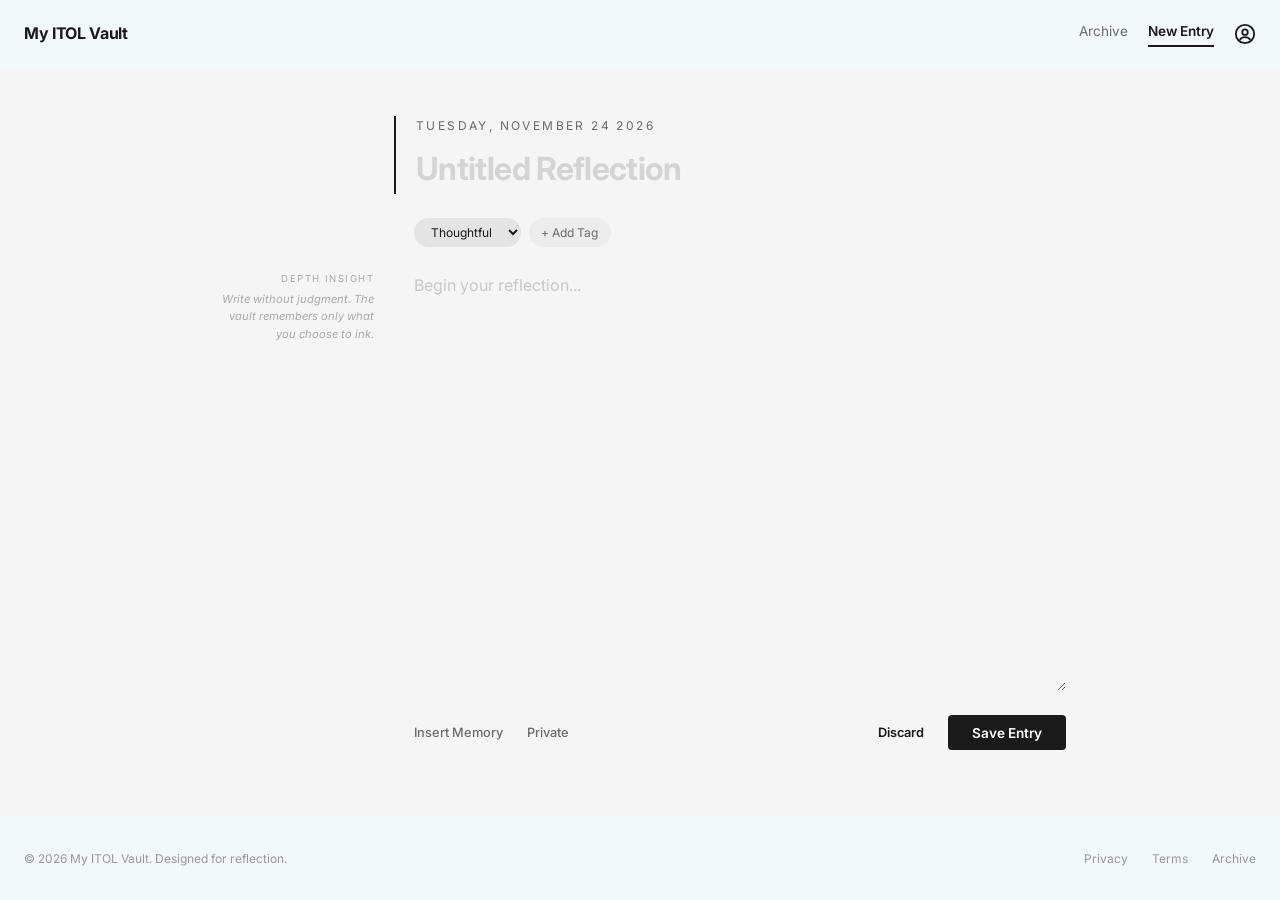
==== new-entry.html @ a08754f0 "Add new entry page layout" ====
<!DOCTYPE html>
<html lang="en">
<head>
  <meta charset="UTF-8">
  <meta name="viewport" content="width=device-width, initial-scale=1.0">
  <title>New Entry | My ITOL Vault</title>
  <link rel="preconnect" href="https://fonts.googleapis.com">
  <link href="https://fonts.googleapis.com/css2?family=Inter:wght@400;500;600;700&display=swap" rel="stylesheet">
  <link rel="stylesheet" href="css/styles.css">
</head>
<body>

  <header class="site-header">
    <a href="index.html" class="logo">My ITOL Vault</a>
    <nav class="header-actions">
      <a href="vault.html" class="nav-link">Archive</a>
      <a href="new-entry.html" class="nav-link active" aria-current="page">New Entry</a>
      <a href="vault.html" class="profile-icon" aria-label="View all entries">
        <svg width="22" height="22" viewBox="0 0 24 24" fill="none" stroke="currentColor" stroke-width="2">
          <circle cx="12" cy="12" r="10"/>
          <circle cx="12" cy="10" r="3"/>
          <path d="M6.2 18.4a7 7 0 0 1 11.6 0"/>
        </svg>
      </a>
    </nav>
  </header>

  <main class="container">
    <form class="editor" id="entry-form">

      <div class="editor-head">
        <p class="editor-date" id="entry-date">Tuesday, November 24 2026</p>
        <label for="entry-title" class="visually-hidden">Title</label>
        <input type="text" id="entry-title" class="editor-title" placeholder="Untitled Reflection">
      </div>

      <div class="editor-tags">
        <label for="entry-tag" class="visually-hidden">Tag</label>
        <select id="entry-tag" class="chip">
          <option>Thoughtful</option>
          <option>Reflection</option>
          <option>Idea</option>
          <option>Travel</option>
          <option>Work</option>
          <option>Morning</option>
          <option>Gratitude</option>
          <option>Poetry</option>
        </select>
        <button type="button" class="chip chip-ghost">+ Add Tag</button>
      </div>

      <aside class="editor-note">
        <p class="note-label">Depth Insight</p>
        <p>Write without judgment. The vault remembers only what you choose to ink.</p>
      </aside>

      <label for="entry-body" class="visually-hidden">Reflection</label>
      <textarea id="entry-body" class="editor-body" placeholder="Begin your reflection..."></textarea>

      <div class="editor-toolbar">
        <div class="toolbar-left">
          <button type="button" class="tool-btn">Insert Memory</button>
          <button type="button" class="tool-btn">Private</button>
        </div>
        <div class="toolbar-right">
          <button type="reset" class="tool-btn">Discard</button>
          <button type="submit" class="btn btn-dark" id="save-btn">Save Entry</button>
        </div>
      </div>

    </form>
  </main>

  <footer class="site-footer">
    <p>© 2026 My ITOL Vault. Designed for reflection.</p>
    <nav>
      <a href="#">Privacy</a>
      <a href="#">Terms</a>
      <a href="vault.html">Archive</a>
    </nav>
  </footer>

</body>
</html>
---- css/styles.css ----
*, *::before, *::after { box-sizing: border-box; margin: 0; padding: 0; }

:root {
  --bg: #f5f5f5;
  --bar: #f3f8f8;
  --ink: #1a1a1a;
  --muted: #6b6b6b;
  --card: #ffffff;
  --card-alt: #eeeeee;
}

body {
  font-family: 'Inter', sans-serif;
  background: var(--bg);
  color: var(--ink);
  line-height: 1.6;
  min-height: 100vh;
  display: flex;
  flex-direction: column;
}

a { color: inherit; text-decoration: none; }

/* ---------- Header ---------- */
.site-header { min-height: 4.25rem; }
.site-header {
  display: flex;
  justify-content: space-between;
  align-items: center;
  padding: 1rem 1.5rem;
  background: var(--bar);
}
.logo { font-weight: 700; letter-spacing: -0.02em; }
.header-actions { display: flex; align-items: center; gap: 1.25rem; }
.btn { display: inline-block; padding: 0.45rem 1rem; border-radius: 4px; font-size: 0.85rem; font-weight: 600; }
.btn-dark { background: var(--ink); color: #fff; }
.profile-icon { display: flex; }

/* ---------- Page layout ---------- */
.container { width: 100%; max-width: 900px; margin: 0 auto; padding: 3rem 1.5rem; flex: 1; }
.page-intro { margin-bottom: 2.5rem; }
.page-intro h1 { font-size: 2.25rem; letter-spacing: -0.03em; }
.page-intro p { color: var(--muted); max-width: 28rem; margin-top: 0.5rem; }

/* ---------- Home grid ---------- */
.entry-grid {
  display: grid;
  grid-template-columns: repeat(3, 1fr);
  gap: 1rem;
}

.card {
  background: var(--card-alt);
  padding: 1.25rem;
  border-radius: 4px;
  display: flex;
  flex-direction: column;
}
.card-date { font-size: 0.75rem; color: var(--muted); }
.card-title { font-size: 1rem; margin: 0.5rem 0; line-height: 1.3; }
.card-body { font-size: 0.85rem; color: #444; }


/* Cards 1, 4, 5, 8... are the wide white "feature" cards */
.card:nth-child(4n+1),
.card:nth-child(4n) {
  grid-column: span 2;
  background: var(--card);
  padding: 2rem;
  box-shadow: 0 1px 3px rgba(0, 0, 0, 0.06);
}
.card:nth-child(4n+1) .card-date,
.card:nth-child(4n) .card-date { text-transform: uppercase; letter-spacing: 0.12em; font-weight: 600; }
.card:nth-child(4n+1) .card-title,
.card:nth-child(4n) .card-title { font-size: 1.35rem; margin: 1rem 0; }

.tags { margin-top: auto; padding-top: 1.5rem; display: flex; gap: 0.4rem; }
.tag { font-size: 0.65rem; background: #fff; padding: 0.15rem 0.5rem; border-radius: 3px; color: var(--muted); }

/* ---------- Call to action ---------- */
.cta { margin-top: 1rem; border: 1px dashed #ccc; padding: 3rem 1rem; text-align: center; }
.cta-icon { display: inline-block; background: #e6e6e6; padding: 0.3rem 0.6rem; border-radius: 4px; margin-bottom: 0.75rem; }
.cta h3 { font-size: 0.95rem; }
.cta p { font-size: 0.8rem; color: var(--muted); margin: 0.25rem 0 0.75rem; }
.cta-link { font-size: 0.85rem; font-weight: 600; border-bottom: 2px solid var(--ink); padding-bottom: 2px; }

/* ---------- Footer ---------- */
.site-footer {
  display: flex;
  justify-content: space-between;
  align-items: center;
  padding: 2rem 1.5rem;
  background: var(--bar);
  font-size: 0.75rem;
  color: #999;
}
.site-footer nav { display: flex; gap: 1.5rem; }

/* ---------- Mobile ---------- */
@media (max-width: 640px) {
  .entry-grid { grid-template-columns: 1fr; }
  .card:nth-child(n) { grid-column: auto; }
  .site-footer { flex-direction: column; gap: 1rem; }
}

/* ---------- Shared: nav links, buttons, accessibility ---------- */
.nav-link { font-size: 0.85rem; color: var(--muted); padding-bottom: 2px; border-bottom: 2px solid transparent; }
.nav-link:hover { color: var(--ink); }
.nav-link.active { color: var(--ink); font-weight: 600; border-bottom-color: var(--ink); }button.btn { border: none; cursor: pointer; font-family: inherit; }
.visually-hidden {
  position: absolute; width: 1px; height: 1px;
  overflow: hidden; clip: rect(0 0 0 0); white-space: nowrap;
}

/* ---------- Editor ---------- */
.editor {
  display: grid;
  grid-template-columns: 160px 1fr;
  grid-template-areas:
    ".    head"
    ".    tags"
    "note body"
    ".    toolbar";
  column-gap: 2.5rem;
  row-gap: 1.5rem;
}
.editor-head { grid-area: head; border-left: 2px solid var(--ink); padding-left: 1.25rem; margin-left: -1.25rem; }
.editor-date { font-size: 0.75rem; letter-spacing: 0.2em; text-transform: uppercase; color: var(--muted); }
.editor-title {
  width: 100%; margin-top: 0.5rem;
  border: none; background: transparent; outline: none;
  font: inherit; font-size: 2rem; font-weight: 700; letter-spacing: -0.02em; color: var(--ink);
}
.editor-title::placeholder { color: #d4d4d4; }

.editor-tags { grid-area: tags; display: flex; gap: 0.5rem; }
.chip {
  font: inherit; font-size: 0.75rem; color: var(--ink);
  background: #e4e4e4; border: none; border-radius: 999px;
  padding: 0.3rem 0.8rem; cursor: pointer;
}
.chip-ghost { background: #ececec; color: var(--muted); }

.editor-note { grid-area: note; text-align: right; font-size: 0.7rem; font-style: italic; color: #aaa; }
.note-label { font-style: normal; text-transform: uppercase; letter-spacing: 0.15em; font-size: 0.6rem; margin-bottom: 0.25rem; }

.editor-body {
  grid-area: body; width: 100%; min-height: 420px;
  border: none; background: transparent; outline: none; resize: vertical;
  font: inherit; font-size: 1rem; line-height: 1.8; color: var(--ink);
}
.editor-body::placeholder { color: #c8c8c8; }

.editor-toolbar { grid-area: toolbar; display: flex; justify-content: space-between; align-items: center; flex-wrap: wrap; gap: 1rem; }
.toolbar-left, .toolbar-right { display: flex; align-items: center; gap: 1.5rem; }
.tool-btn { font: inherit; font-size: 0.8rem; font-weight: 500; background: none; border: none; color: var(--muted); cursor: pointer; }
.toolbar-right .tool-btn { color: var(--ink); font-weight: 600; }
#save-btn { padding: 0.6rem 1.5rem; }

@media (max-width: 640px) {
  .editor {
    grid-template-columns: 1fr;
    grid-template-areas: "head" "tags" "body" "note" "toolbar";
  }
  .editor-head { margin-left: 0; }
  .editor-note { text-align: left; }
  .editor-title { font-size: 1.6rem; }
  .toolbar-right { margin-left: auto; }
}

.card:nth-child(5) { grid-column: 1 / -1; }
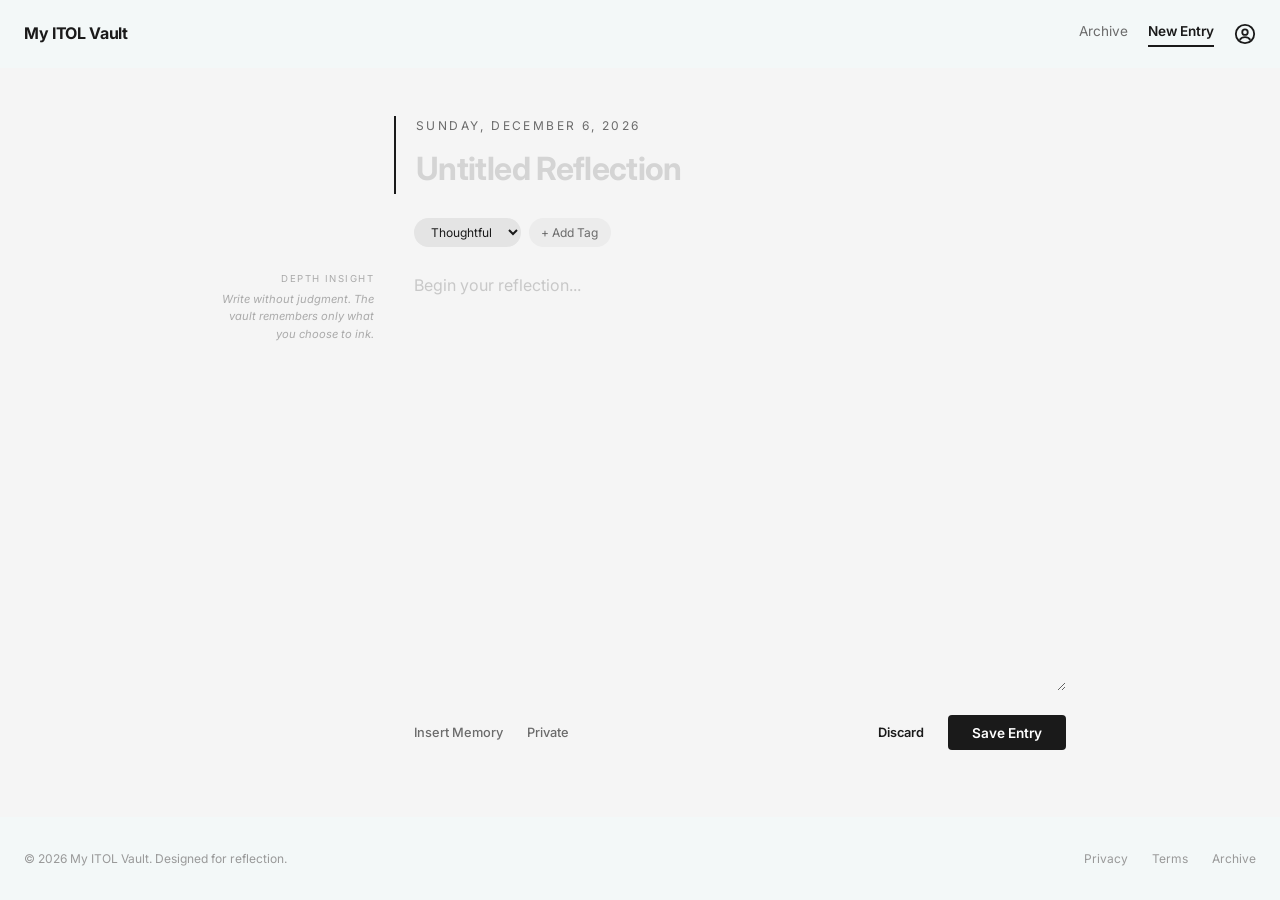
==== commit 5e8735b8: "localStorage save logic" ====
--- a/new-entry.html
+++ b/new-entry.html
@@ -7,6 +7,7 @@
   <link rel="preconnect" href="https://fonts.googleapis.com">
   <link href="https://fonts.googleapis.com/css2?family=Inter:wght@400;500;600;700&display=swap" rel="stylesheet">
   <link rel="stylesheet" href="css/styles.css">
+  <script src="js/new-entry.js" defer></script>
 </head>
 <body>
 
--- a/css/styles.css
+++ b/css/styles.css
@@ -157,6 +157,34 @@
 .toolbar-right .tool-btn { color: var(--ink); font-weight: 600; }
 #save-btn { padding: 0.6rem 1.5rem; }
 
+/* ---------- Main nav (vault page) ---------- */
+.main-nav { display: flex; gap: 1.75rem; }
+
+/* ---------- Vault list ---------- */
+.vault-list { display: flex; flex-direction: column; gap: 1rem; }
+.vault-row {
+  position: relative;
+  background: var(--card);
+  padding: 1.5rem 1.75rem;
+  border-radius: 4px;
+  box-shadow: 0 2px 6px rgba(0, 0, 0, 0.06);
+}
+.row-meta { display: flex; align-items: center; flex-wrap: wrap; gap: 0.5rem; }
+.row-date { font-size: 0.7rem; font-weight: 600; letter-spacing: 0.12em; text-transform: uppercase; color: var(--muted); }
+.vault-row .tag { background: #ececec; }
+.row-menu {
+  position: absolute; top: 1.25rem; right: 1.5rem;
+  background: none; border: none; cursor: pointer;
+  color: var(--muted); font-size: 0.8rem; letter-spacing: 0.1em;
+}
+.row-title { font-size: 1.15rem; margin: 0.6rem 0 0.4rem; }
+.row-body { font-size: 0.85rem; color: #444; max-width: 40rem; }
+
+@media (max-width: 640px) {
+  .main-nav { display: none; }
+  .row-meta { padding-right: 2.5rem; }
+}
+
 @media (max-width: 640px) {
   .editor {
     grid-template-columns: 1fr;
